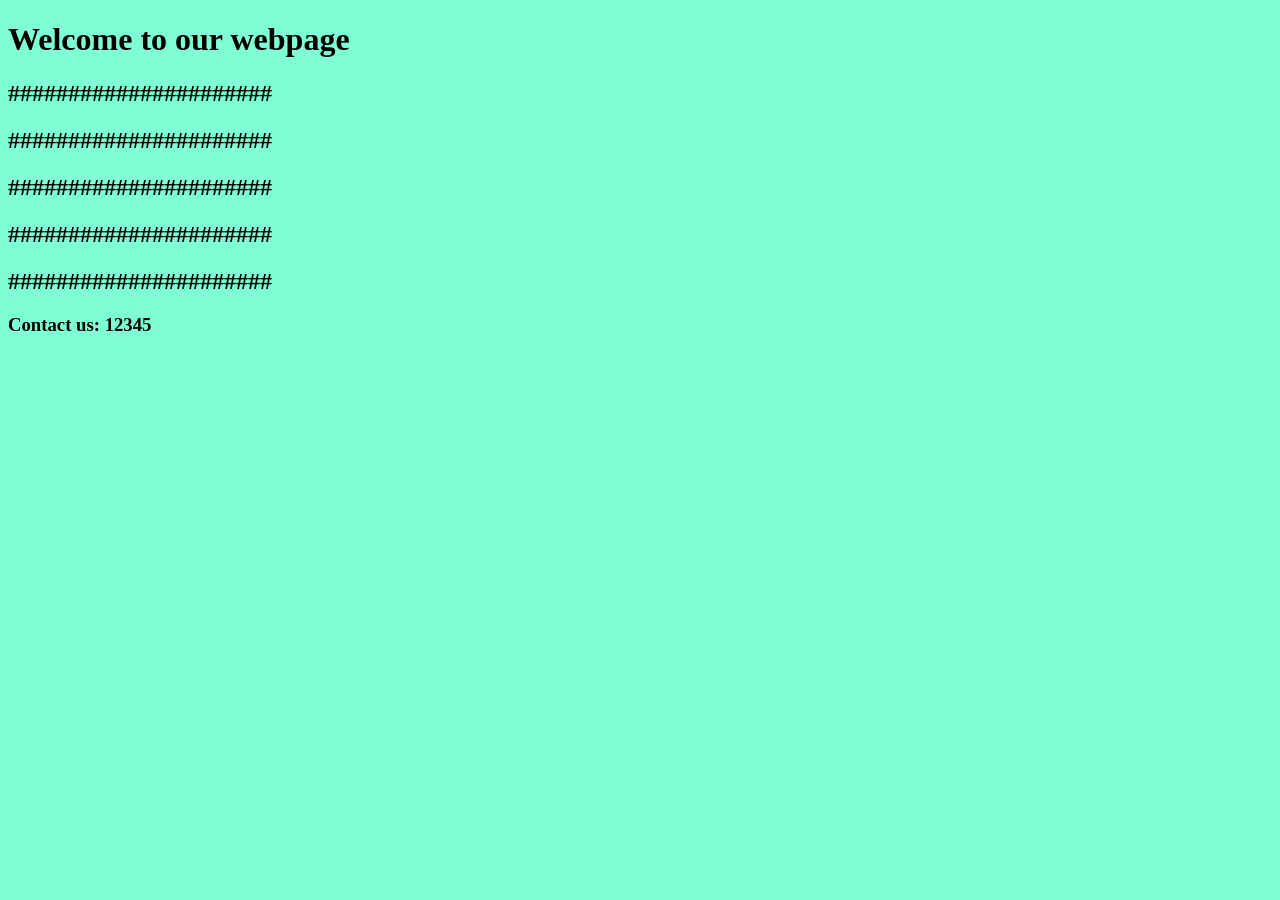
==== index.html @ 05354f61 "index.html and style.css added" ====
<!DOCTYPE html>
<html lang="en">

<head>
    <meta charset="UTF-8">
    <meta name="viewport" content="width=device-width, initial-scale=1.0">
    <title>stash</title>
    <link rel="stylesheet" href="style.css">
</head>

<body>
    <h1>Welcome to our webpage</h1>
    <h2>######################</h2>
    <h2>######################</h2>
    <h2>######################</h2>
    <h2>######################</h2>
    <h2>######################</h2>
    <h3>Contact us: 12345</h3>
</body>

</html>
---- style.css ----
body {
    background-color: aquamarine;

}
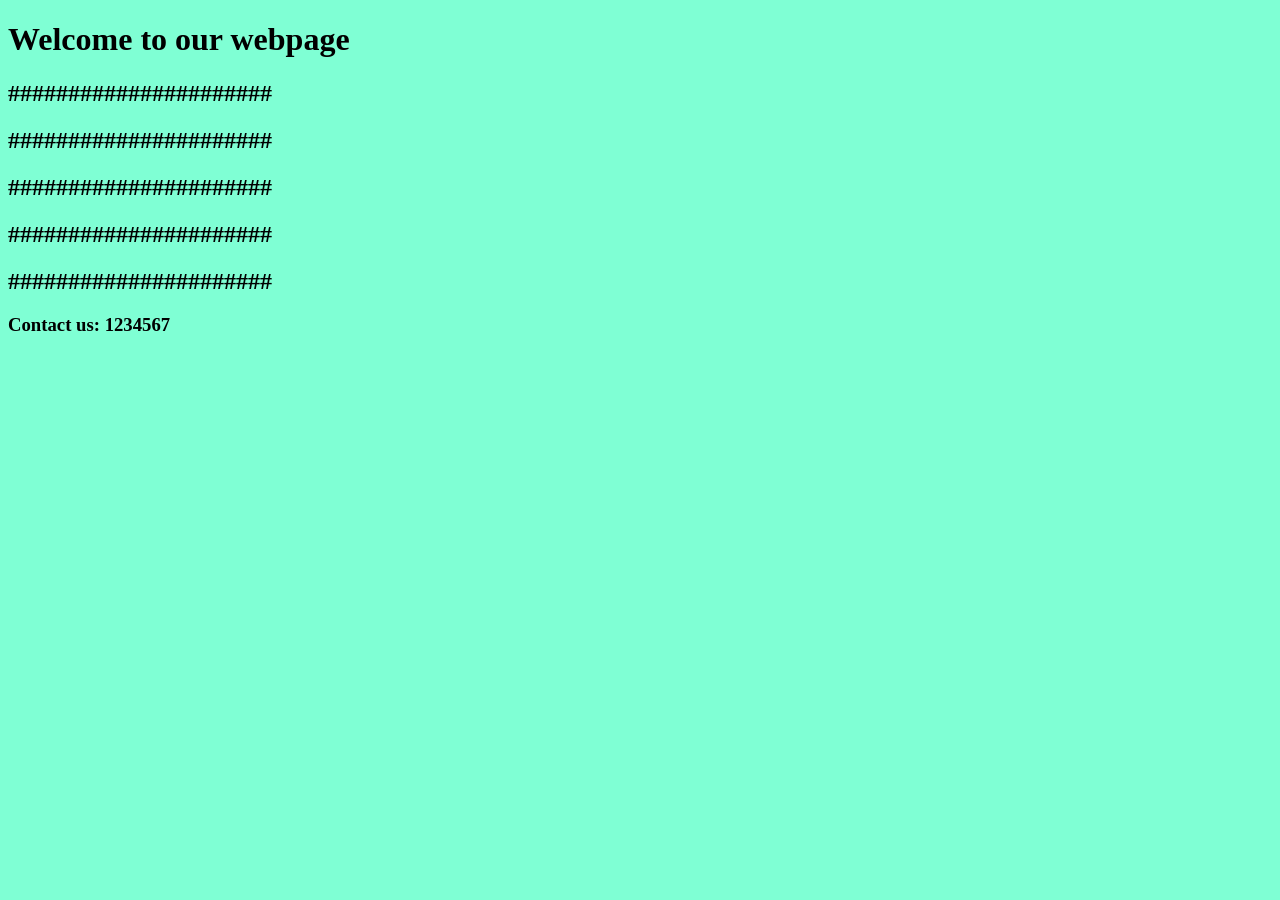
==== commit ab84a5f5: "phone number changed" ====
--- a/index.html
+++ b/index.html
@@ -15,7 +15,7 @@
     <h2>######################</h2>
     <h2>######################</h2>
     <h2>######################</h2>
-    <h3>Contact us: 12345</h3>
+    <h3>Contact us: 1234567</h3>
 </body>
 
 </html>
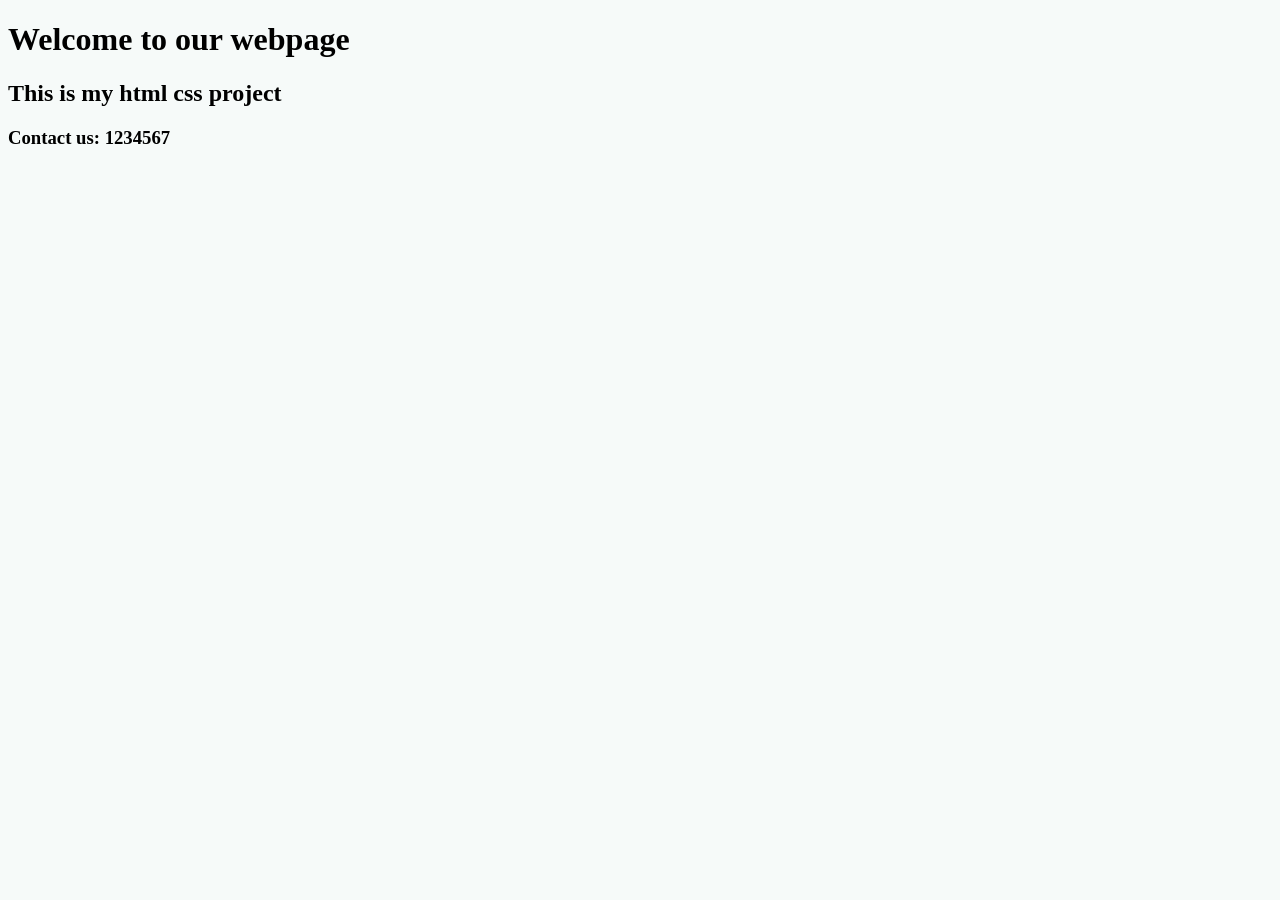
==== commit 742233aa: "colour changed and text added" ====
--- a/index.html
+++ b/index.html
@@ -10,11 +10,7 @@
 
 <body>
     <h1>Welcome to our webpage</h1>
-    <h2>######################</h2>
-    <h2>######################</h2>
-    <h2>######################</h2>
-    <h2>######################</h2>
-    <h2>######################</h2>
+    <h2>This is my html css project</h2>
     <h3>Contact us: 1234567</h3>
 </body>
 
--- a/style.css
+++ b/style.css
@@ -1,4 +1,4 @@
 body {
-    background-color: aquamarine;
+    background-color: rgb(246, 250, 249);
 
 }
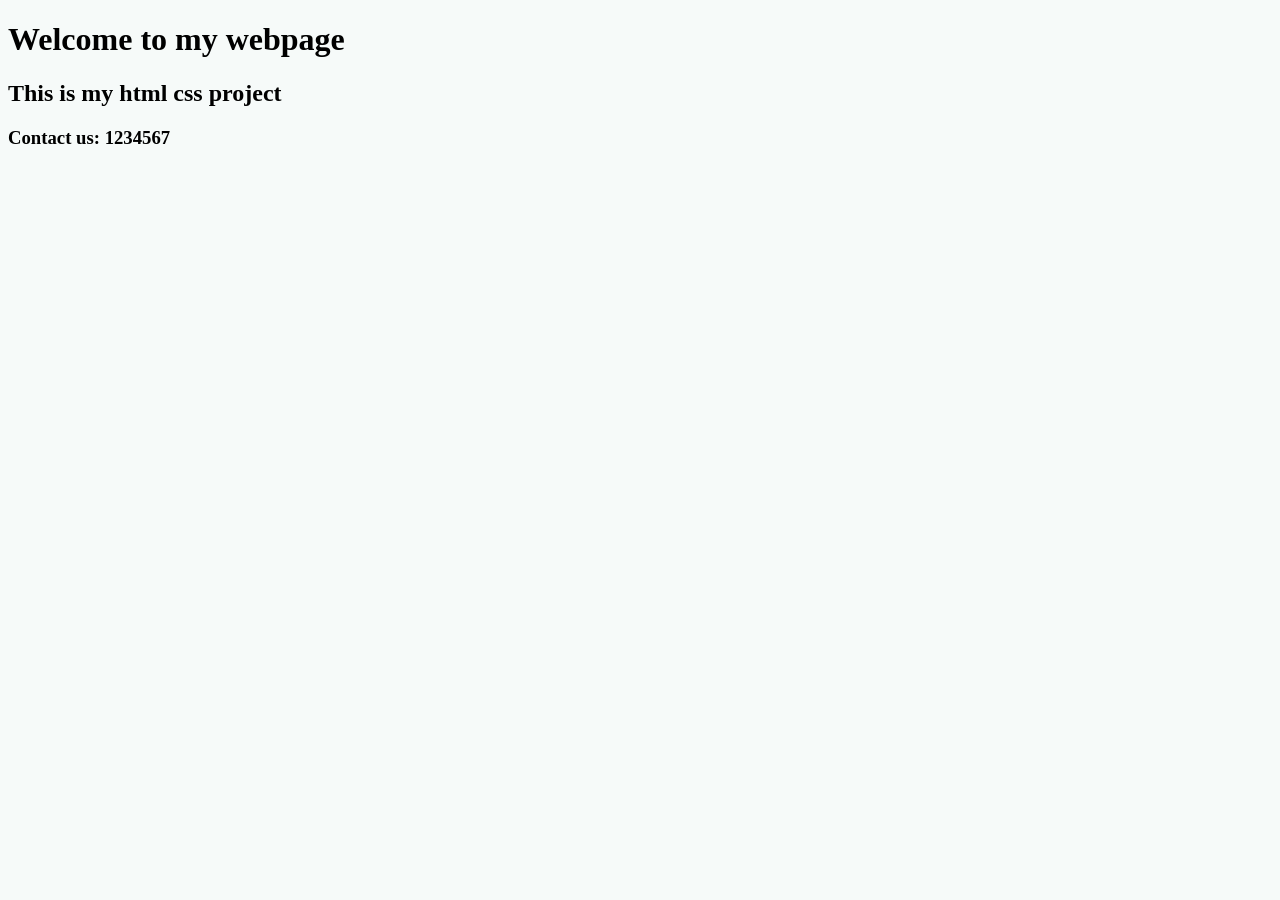
==== commit 7cdb081e: "README ADDED" ====
--- a/index.html
+++ b/index.html
@@ -9,7 +9,7 @@
 </head>
 
 <body>
-    <h1>Welcome to our webpage</h1>
+    <h1>Welcome to my webpage</h1>
     <h2>This is my html css project</h2>
     <h3>Contact us: 1234567</h3>
 </body>
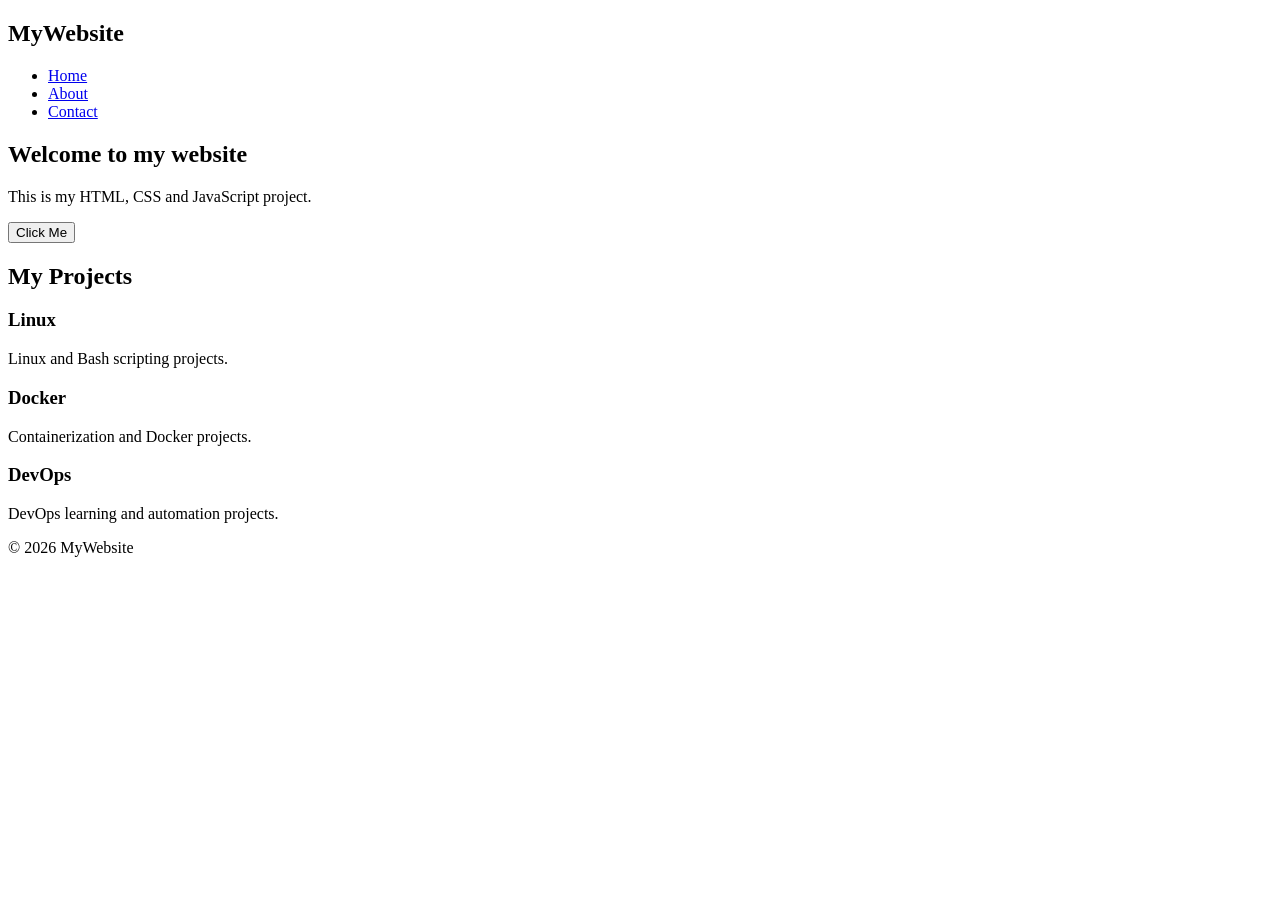
==== commit be38a0b7: "index was changed" ====
--- a/index.html
+++ b/index.html
@@ -4,14 +4,63 @@
 <head>
     <meta charset="UTF-8">
     <meta name="viewport" content="width=device-width, initial-scale=1.0">
-    <title>stash</title>
-    <link rel="stylesheet" href="style.css">
+    <title>My Website</title>
+    <link rel="stylesheet" href="css/style.css">
 </head>
 
 <body>
-    <h1>Welcome to my webpage</h1>
-    <h2>This is my html css project</h2>
-    <h3>Contact us: 1234567</h3>
+
+    <header>
+        <nav>
+            <h2>MyWebsite</h2>
+
+            <ul>
+                <li><a href="index.html">Home</a></li>
+                <li><a href="about.html">About</a></li>
+                <li><a href="contact.html">Contact</a></li>
+            </ul>
+        </nav>
+    </header>
+
+    <main>
+
+        <section class="hero">
+            <h1>Welcome to my website</h1>
+            <p>This is my HTML, CSS and JavaScript project.</p>
+            <button id="welcomeButton">Click Me</button>
+        </section>
+
+        <section class="projects">
+            <h2>My Projects</h2>
+
+            <div class="project-container">
+
+                <div class="card">
+                    <h3>Linux</h3>
+                    <p>Linux and Bash scripting projects.</p>
+                </div>
+
+                <div class="card">
+                    <h3>Docker</h3>
+                    <p>Containerization and Docker projects.</p>
+                </div>
+
+                <div class="card">
+                    <h3>DevOps</h3>
+                    <p>DevOps learning and automation projects.</p>
+                </div>
+
+            </div>
+        </section>
+
+    </main>
+
+    <footer>
+        <p>© 2026 MyWebsite</p>
+    </footer>
+
+    <script src="js/script.js"></script>
+
 </body>
 
 </html>
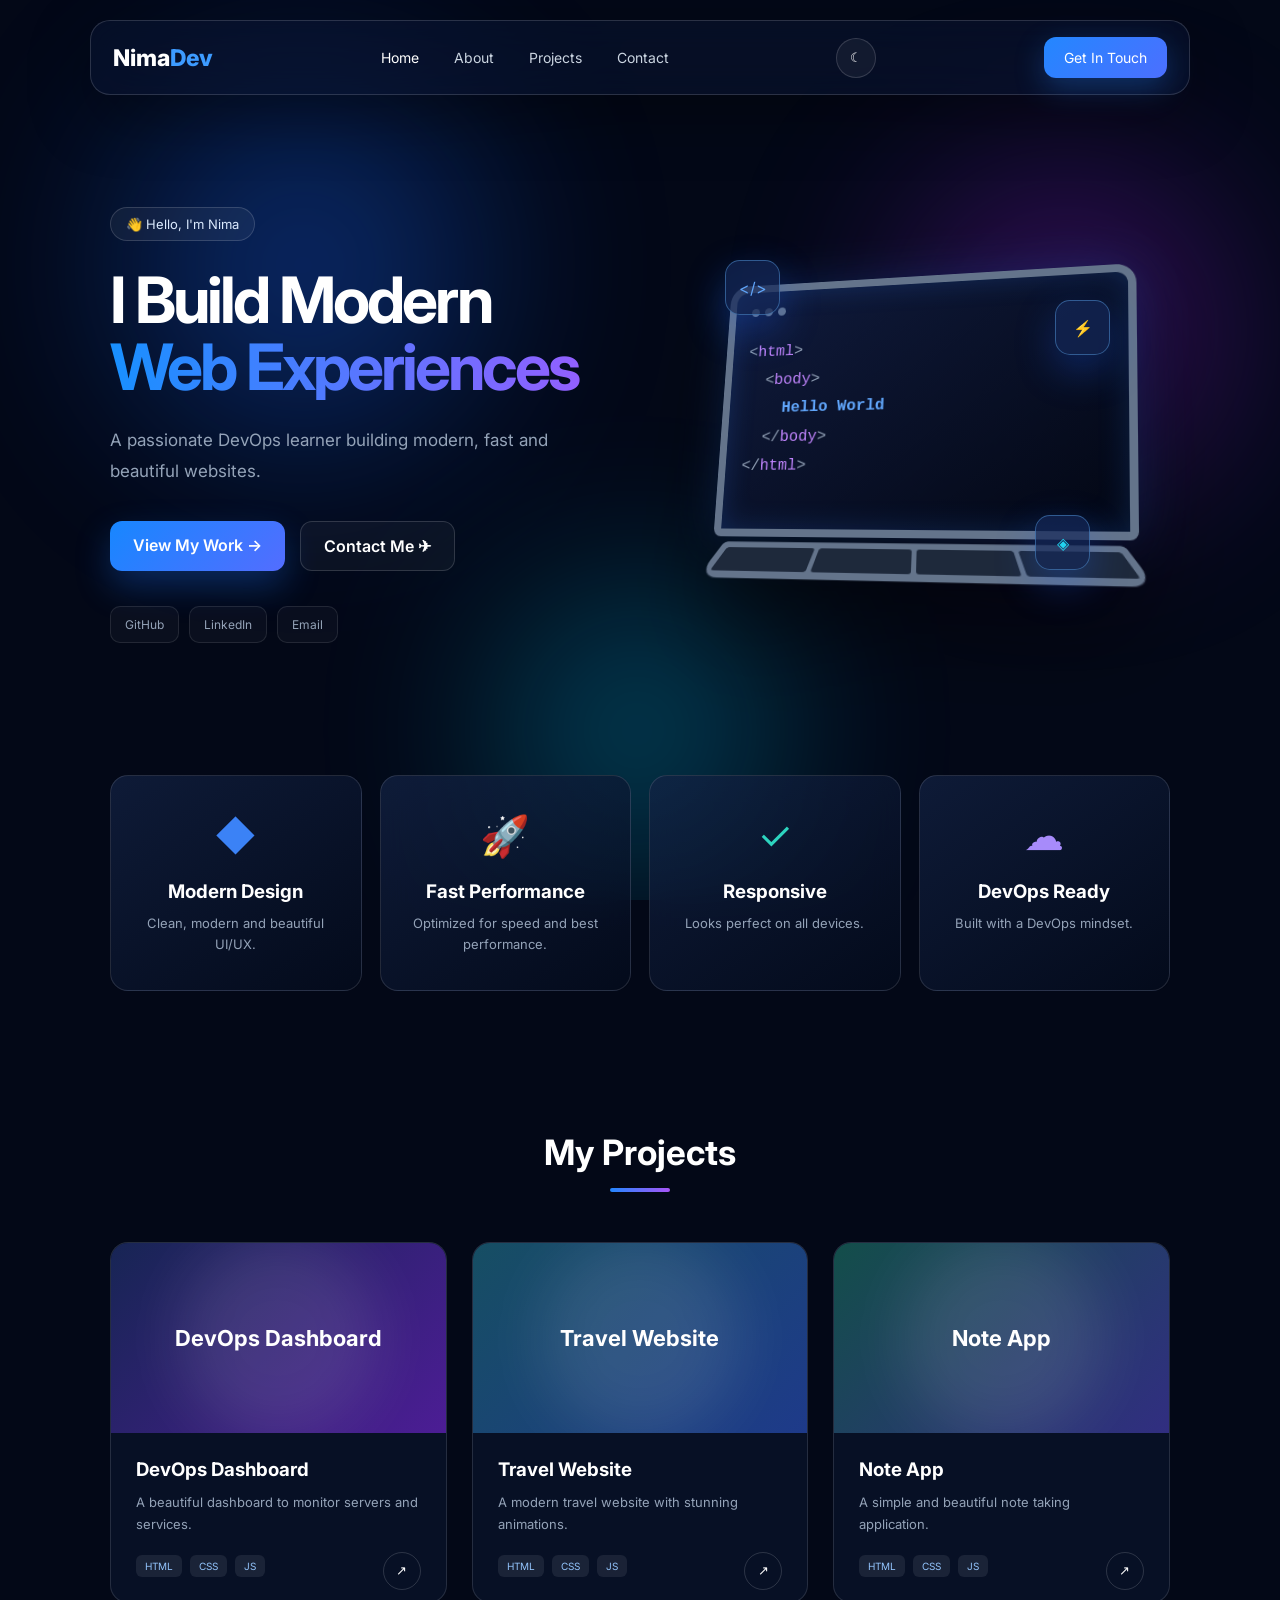
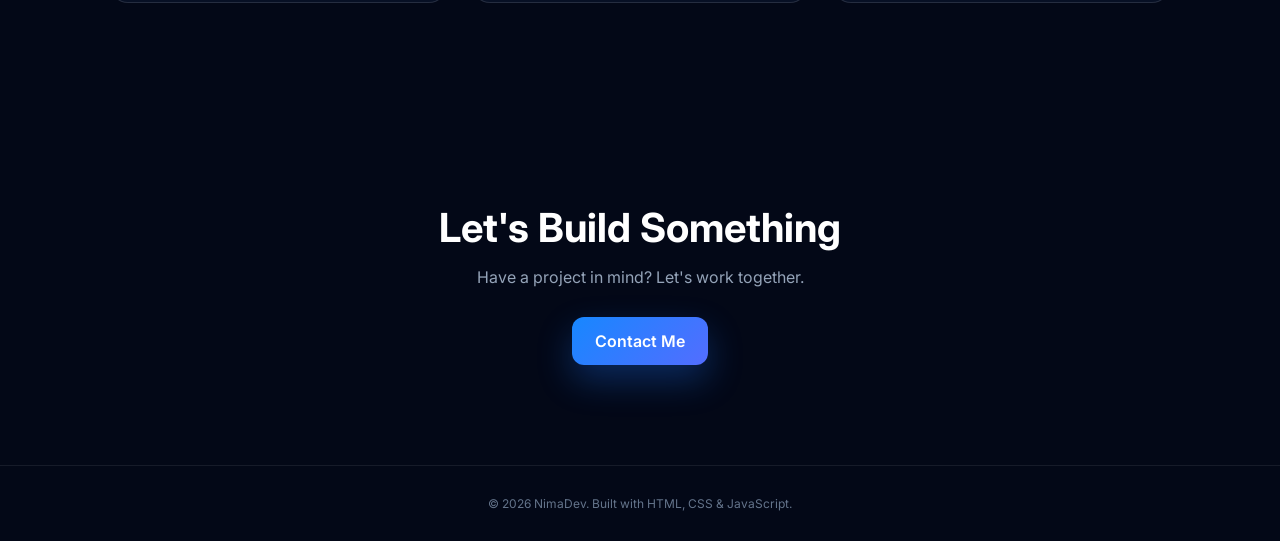
==== commit 97865bf6: "website changed" ====
--- a/index.html
+++ b/index.html
@@ -4,61 +4,353 @@
 <head>
     <meta charset="UTF-8">
     <meta name="viewport" content="width=device-width, initial-scale=1.0">
-    <title>My Website</title>
+
+    <title>NimaDev | Portfolio</title>
+
     <link rel="stylesheet" href="css/style.css">
+
+    <link
+        href="https://fonts.googleapis.com/css2?family=Inter:wght@400;500;600;700;800&display=swap"
+        rel="stylesheet"
+    >
 </head>
 
 <body>
 
-    <header>
+    <!-- Background -->
+    <div class="background">
+        <div class="orb orb-1"></div>
+        <div class="orb orb-2"></div>
+        <div class="orb orb-3"></div>
+    </div>
+
+    <!-- Navigation -->
+    <header class="navbar">
+
+        <div class="logo">
+            Nima<span>Dev</span>
+        </div>
+
         <nav>
-            <h2>MyWebsite</h2>
-
-            <ul>
-                <li><a href="index.html">Home</a></li>
-                <li><a href="about.html">About</a></li>
-                <li><a href="contact.html">Contact</a></li>
-            </ul>
+            <a href="#home" class="active">Home</a>
+            <a href="#about">About</a>
+            <a href="#projects">Projects</a>
+            <a href="#contact">Contact</a>
         </nav>
+
+        <button class="theme-btn" id="themeButton">
+            ☾
+        </button>
+
+        <a href="#contact" class="nav-button">
+            Get In Touch
+        </a>
+
     </header>
 
+
+    <!-- Hero -->
     <main>
 
-        <section class="hero">
-            <h1>Welcome to my website</h1>
-            <p>This is my HTML, CSS and JavaScript project.</p>
-            <button id="welcomeButton">Click Me</button>
+        <section class="hero" id="home">
+
+            <div class="hero-content">
+
+                <div class="badge">
+                    👋 Hello, I'm Nima
+                </div>
+
+                <h1>
+                    I Build Modern
+                    <span>Web Experiences</span>
+                </h1>
+
+                <p>
+                    A passionate DevOps learner building modern,
+                    fast and beautiful websites.
+                </p>
+
+                <div class="hero-buttons">
+
+                    <a href="#projects" class="primary-btn">
+                        View My Work →
+                    </a>
+
+                    <a href="#contact" class="secondary-btn">
+                        Contact Me ✈
+                    </a>
+
+                </div>
+
+                <div class="socials">
+
+                    <a href="#" aria-label="GitHub">
+                        GitHub
+                    </a>
+
+                    <a href="#" aria-label="LinkedIn">
+                        LinkedIn
+                    </a>
+
+                    <a href="#" aria-label="Email">
+                        Email
+                    </a>
+
+                </div>
+
+            </div>
+
+
+            <!-- 3D Laptop -->
+            <div class="hero-visual">
+
+                <div class="laptop">
+
+                    <div class="screen">
+
+                        <div class="screen-top">
+                            <span></span>
+                            <span></span>
+                            <span></span>
+                        </div>
+
+                        <div class="code">
+                            <p>&lt;<span>html</span>&gt;</p>
+                            <p>&nbsp;&nbsp;&lt;<span>body</span>&gt;</p>
+                            <p>&nbsp;&nbsp;&nbsp;&nbsp;<b>Hello World</b></p>
+                            <p>&nbsp;&nbsp;&lt;/<span>body</span>&gt;</p>
+                            <p>&lt;/<span>html</span>&gt;</p>
+                        </div>
+
+                    </div>
+
+                    <div class="keyboard">
+                        <div></div>
+                        <div></div>
+                        <div></div>
+                        <div></div>
+                    </div>
+
+                </div>
+
+                <div class="floating-icon icon-1">
+                    &lt;/&gt;
+                </div>
+
+                <div class="floating-icon icon-2">
+                    ⚡
+                </div>
+
+                <div class="floating-icon icon-3">
+                    ◈
+                </div>
+
+            </div>
+
         </section>
 
-        <section class="projects">
-            <h2>My Projects</h2>
-
-            <div class="project-container">
-
-                <div class="card">
-                    <h3>Linux</h3>
-                    <p>Linux and Bash scripting projects.</p>
-                </div>
-
-                <div class="card">
-                    <h3>Docker</h3>
-                    <p>Containerization and Docker projects.</p>
-                </div>
-
-                <div class="card">
-                    <h3>DevOps</h3>
-                    <p>DevOps learning and automation projects.</p>
-                </div>
-
-            </div>
+
+        <!-- Skills -->
+        <section class="skills" id="about">
+
+            <div class="skill-card">
+
+                <div class="skill-icon blue">
+                    ◆
+                </div>
+
+                <h3>Modern Design</h3>
+
+                <p>
+                    Clean, modern and beautiful UI/UX.
+                </p>
+
+            </div>
+
+
+            <div class="skill-card">
+
+                <div class="skill-icon purple">
+                    🚀
+                </div>
+
+                <h3>Fast Performance</h3>
+
+                <p>
+                    Optimized for speed and best performance.
+                </p>
+
+            </div>
+
+
+            <div class="skill-card">
+
+                <div class="skill-icon green">
+                    ✓
+                </div>
+
+                <h3>Responsive</h3>
+
+                <p>
+                    Looks perfect on all devices.
+                </p>
+
+            </div>
+
+
+            <div class="skill-card">
+
+                <div class="skill-icon cloud">
+                    ☁
+                </div>
+
+                <h3>DevOps Ready</h3>
+
+                <p>
+                    Built with a DevOps mindset.
+                </p>
+
+            </div>
+
         </section>
 
+
+        <!-- Projects -->
+        <section class="projects" id="projects">
+
+            <div class="section-title">
+
+                <h2>My Projects</h2>
+
+                <div class="title-line"></div>
+
+            </div>
+
+
+            <div class="project-grid">
+
+                <article class="project-card">
+
+                    <div class="project-image dashboard">
+                        <span>DevOps Dashboard</span>
+                    </div>
+
+                    <div class="project-content">
+
+                        <h3>DevOps Dashboard</h3>
+
+                        <p>
+                            A beautiful dashboard to monitor
+                            servers and services.
+                        </p>
+
+                        <div class="tags">
+                            <span>HTML</span>
+                            <span>CSS</span>
+                            <span>JS</span>
+                        </div>
+
+                        <button class="project-btn">
+                            ↗
+                        </button>
+
+                    </div>
+
+                </article>
+
+
+                <article class="project-card">
+
+                    <div class="project-image travel">
+                        <span>Travel Website</span>
+                    </div>
+
+                    <div class="project-content">
+
+                        <h3>Travel Website</h3>
+
+                        <p>
+                            A modern travel website with
+                            stunning animations.
+                        </p>
+
+                        <div class="tags">
+                            <span>HTML</span>
+                            <span>CSS</span>
+                            <span>JS</span>
+                        </div>
+
+                        <button class="project-btn">
+                            ↗
+                        </button>
+
+                    </div>
+
+                </article>
+
+
+                <article class="project-card">
+
+                    <div class="project-image notes">
+                        <span>Note App</span>
+                    </div>
+
+                    <div class="project-content">
+
+                        <h3>Note App</h3>
+
+                        <p>
+                            A simple and beautiful note
+                            taking application.
+                        </p>
+
+                        <div class="tags">
+                            <span>HTML</span>
+                            <span>CSS</span>
+                            <span>JS</span>
+                        </div>
+
+                        <button class="project-btn">
+                            ↗
+                        </button>
+
+                    </div>
+
+                </article>
+
+            </div>
+
+        </section>
+
+
+        <!-- Contact -->
+        <section class="contact" id="contact">
+
+            <h2>Let's Build Something</h2>
+
+            <p>
+                Have a project in mind? Let's work together.
+            </p>
+
+            <a href="mailto:example@email.com" class="primary-btn">
+                Contact Me
+            </a>
+
+        </section>
+
     </main>
 
+
+    <!-- Footer -->
     <footer>
-        <p>© 2026 MyWebsite</p>
+
+        <p>
+            © 2026 NimaDev. Built with HTML, CSS & JavaScript.
+        </p>
+
     </footer>
 
+
     <script src="js/script.js"></script>
 
 </body>
--- a/css/style.css
+++ b/css/style.css
@@ -0,0 +1,905 @@
+* {
+    margin: 0;
+    padding: 0;
+    box-sizing: border-box;
+}
+
+html {
+    scroll-behavior: smooth;
+}
+
+body {
+    font-family: "Inter", sans-serif;
+    background: #030817;
+    color: #ffffff;
+    min-height: 100vh;
+    overflow-x: hidden;
+}
+
+
+/* =========================
+   BACKGROUND
+========================= */
+
+.background {
+    position: fixed;
+    inset: 0;
+    overflow: hidden;
+    z-index: -1;
+}
+
+.orb {
+    position: absolute;
+    border-radius: 50%;
+    filter: blur(100px);
+    opacity: 0.35;
+}
+
+.orb-1 {
+    width: 350px;
+    height: 350px;
+    background: #1769ff;
+    top: 10%;
+    left: 10%;
+}
+
+.orb-2 {
+    width: 300px;
+    height: 300px;
+    background: #a020f0;
+    right: 5%;
+    top: 20%;
+}
+
+.orb-3 {
+    width: 250px;
+    height: 250px;
+    background: #00d4ff;
+    bottom: 5%;
+    left: 40%;
+}
+
+
+/* =========================
+   NAVBAR
+========================= */
+
+.navbar {
+    width: calc(100% - 70px);
+    max-width: 1100px;
+
+    margin: 20px auto;
+
+    padding: 16px 22px;
+
+    display: flex;
+    align-items: center;
+    justify-content: space-between;
+
+    border: 1px solid rgba(255, 255, 255, 0.15);
+
+    background: rgba(10, 20, 50, 0.55);
+
+    backdrop-filter: blur(20px);
+
+    border-radius: 20px;
+
+    box-shadow:
+        0 20px 60px rgba(0, 0, 0, 0.35);
+}
+
+.logo {
+    font-size: 23px;
+    font-weight: 800;
+}
+
+.logo span {
+    color: #3d9bff;
+}
+
+nav {
+    display: flex;
+    gap: 35px;
+}
+
+nav a {
+    color: #cbd5e1;
+    text-decoration: none;
+    font-size: 14px;
+    transition: 0.3s;
+}
+
+nav a:hover,
+nav a.active {
+    color: #ffffff;
+}
+
+.theme-btn {
+    width: 40px;
+    height: 40px;
+
+    border-radius: 50%;
+
+    border: 1px solid rgba(255,255,255,0.15);
+
+    background: rgba(255,255,255,0.05);
+
+    color: white;
+
+    cursor: pointer;
+}
+
+.nav-button {
+    text-decoration: none;
+
+    color: white;
+
+    background: linear-gradient(
+        135deg,
+        #2387ff,
+        #4c6fff
+    );
+
+    padding: 12px 20px;
+
+    border-radius: 12px;
+
+    font-size: 14px;
+
+    box-shadow:
+        0 10px 30px rgba(35, 135, 255, 0.3);
+
+    transition: 0.3s;
+}
+
+.nav-button:hover {
+    transform: translateY(-3px);
+}
+
+
+/* =========================
+   HERO
+========================= */
+
+.hero {
+    max-width: 1100px;
+
+    margin: auto;
+
+    min-height: 620px;
+
+    display: grid;
+
+    grid-template-columns: 1fr 1fr;
+
+    align-items: center;
+
+    gap: 50px;
+
+    padding: 70px 20px;
+}
+
+.badge {
+    display: inline-block;
+
+    padding: 8px 15px;
+
+    border-radius: 30px;
+
+    border: 1px solid rgba(255,255,255,0.15);
+
+    background: rgba(255,255,255,0.05);
+
+    color: #dbeafe;
+
+    font-size: 13px;
+
+    margin-bottom: 25px;
+}
+
+.hero h1 {
+    font-size: clamp(45px, 5vw, 68px);
+
+    line-height: 1.05;
+
+    letter-spacing: -3px;
+
+    margin-bottom: 25px;
+}
+
+.hero h1 span {
+    display: block;
+
+    background: linear-gradient(
+        90deg,
+        #1890ff,
+        #9b5cff
+    );
+
+    -webkit-background-clip: text;
+
+    color: transparent;
+}
+
+.hero p {
+    color: #94a3b8;
+
+    font-size: 17px;
+
+    line-height: 1.8;
+
+    max-width: 520px;
+}
+
+
+/* =========================
+   BUTTONS
+========================= */
+
+.hero-buttons {
+    display: flex;
+
+    gap: 15px;
+
+    margin-top: 35px;
+}
+
+.primary-btn,
+.secondary-btn {
+    display: inline-block;
+
+    padding: 14px 23px;
+
+    border-radius: 12px;
+
+    text-decoration: none;
+
+    transition: 0.3s;
+
+    font-weight: 600;
+}
+
+.primary-btn {
+    color: white;
+
+    background: linear-gradient(
+        135deg,
+        #1787ff,
+        #536dff
+    );
+
+    box-shadow:
+        0 15px 35px rgba(30,120,255,0.3);
+}
+
+.secondary-btn {
+    color: white;
+
+    border: 1px solid rgba(255,255,255,0.15);
+
+    background: rgba(255,255,255,0.04);
+}
+
+.primary-btn:hover,
+.secondary-btn:hover {
+    transform: translateY(-4px);
+}
+
+.socials {
+    display: flex;
+
+    gap: 10px;
+
+    margin-top: 35px;
+}
+
+.socials a {
+    color: #94a3b8;
+
+    text-decoration: none;
+
+    padding: 10px 14px;
+
+    border-radius: 10px;
+
+    border: 1px solid rgba(255,255,255,0.1);
+
+    background: rgba(255,255,255,0.03);
+
+    font-size: 12px;
+}
+
+
+/* =========================
+   3D LAPTOP
+========================= */
+
+.hero-visual {
+    position: relative;
+
+    height: 450px;
+
+    display: flex;
+
+    align-items: center;
+
+    justify-content: center;
+
+    perspective: 1000px;
+}
+
+.laptop {
+    width: 430px;
+
+    transform:
+        rotateX(12deg)
+        rotateY(-15deg)
+        rotateZ(2deg);
+
+    transition: 0.5s;
+
+    filter:
+        drop-shadow(0 40px 50px rgba(0,0,0,0.6));
+}
+
+.laptop:hover {
+    transform:
+        rotateX(5deg)
+        rotateY(-5deg)
+        rotateZ(0deg)
+        translateY(-10px);
+}
+
+.screen {
+    height: 270px;
+
+    background:
+        linear-gradient(
+            145deg,
+            #101b3d,
+            #030714
+        );
+
+    border: 8px solid #64748b;
+
+    border-radius: 20px 20px 8px 8px;
+
+    box-shadow:
+        inset 0 0 30px rgba(50,130,255,0.2),
+        0 0 50px rgba(40,120,255,0.2);
+
+    padding: 18px;
+}
+
+.screen-top {
+    display: flex;
+
+    gap: 6px;
+
+    margin-bottom: 25px;
+}
+
+.screen-top span {
+    width: 9px;
+    height: 9px;
+
+    border-radius: 50%;
+
+    background: #64748b;
+}
+
+.code {
+    font-family: monospace;
+
+    font-size: 15px;
+
+    line-height: 2;
+
+    color: #7dd3fc;
+}
+
+.code span {
+    color: #c084fc;
+}
+
+.code b {
+    color: #60a5fa;
+}
+
+.keyboard {
+    height: 45px;
+
+    background: #64748b;
+
+    border-radius: 5px 5px 20px 20px;
+
+    transform: perspective(200px) rotateX(35deg);
+
+    padding: 8px;
+
+    display: flex;
+
+    gap: 5px;
+}
+
+.keyboard div {
+    flex: 1;
+
+    background: #1e293b;
+
+    border-radius: 3px;
+}
+
+
+/* Floating objects */
+
+.floating-icon {
+    position: absolute;
+
+    width: 55px;
+    height: 55px;
+
+    display: flex;
+
+    align-items: center;
+
+    justify-content: center;
+
+    border-radius: 15px;
+
+    background: rgba(20,40,90,0.7);
+
+    border: 1px solid rgba(100,180,255,0.4);
+
+    box-shadow:
+        0 15px 40px rgba(30,100,255,0.3);
+
+    animation: float 4s ease-in-out infinite;
+}
+
+.icon-1 {
+    top: 60px;
+    left: 60px;
+
+    color: #60a5fa;
+}
+
+.icon-2 {
+    right: 60px;
+    top: 100px;
+
+    color: #c084fc;
+
+    animation-delay: 1s;
+}
+
+.icon-3 {
+    bottom: 80px;
+    right: 80px;
+
+    color: #22d3ee;
+
+    animation-delay: 2s;
+}
+
+@keyframes float {
+
+    0%, 100% {
+        transform: translateY(0);
+    }
+
+    50% {
+        transform: translateY(-20px);
+    }
+
+}
+
+
+/* =========================
+   SKILLS
+========================= */
+
+.skills {
+    max-width: 1100px;
+
+    margin: auto;
+
+    padding: 40px 20px;
+
+    display: grid;
+
+    grid-template-columns: repeat(4, 1fr);
+
+    gap: 18px;
+}
+
+.skill-card {
+    padding: 35px 25px;
+
+    text-align: center;
+
+    border-radius: 18px;
+
+    border: 1px solid rgba(255,255,255,0.12);
+
+    background:
+        linear-gradient(
+            145deg,
+            rgba(20,35,70,0.7),
+            rgba(5,12,30,0.7)
+        );
+
+    backdrop-filter: blur(15px);
+
+    transition: 0.4s;
+}
+
+.skill-card:hover {
+    transform:
+        translateY(-10px)
+        rotateX(3deg);
+
+    border-color: rgba(70,150,255,0.5);
+
+    box-shadow:
+        0 25px 60px rgba(0,80,255,0.15);
+}
+
+.skill-icon {
+    font-size: 40px;
+
+    margin-bottom: 20px;
+}
+
+.blue {
+    color: #3b82f6;
+}
+
+.purple {
+    color: #a855f7;
+}
+
+.green {
+    color: #2dd4bf;
+}
+
+.cloud {
+    color: #a78bfa;
+}
+
+.skill-card h3 {
+    margin-bottom: 10px;
+}
+
+.skill-card p {
+    color: #94a3b8;
+
+    font-size: 13px;
+
+    line-height: 1.6;
+}
+
+
+/* =========================
+   PROJECTS
+========================= */
+
+.projects {
+    max-width: 1100px;
+
+    margin: auto;
+
+    padding: 100px 20px;
+}
+
+.section-title {
+    text-align: center;
+
+    margin-bottom: 50px;
+}
+
+.section-title h2 {
+    font-size: 35px;
+}
+
+.title-line {
+    width: 60px;
+    height: 4px;
+
+    margin: 15px auto;
+
+    border-radius: 10px;
+
+    background:
+        linear-gradient(
+            90deg,
+            #2387ff,
+            #a855f7
+        );
+}
+
+.project-grid {
+    display: grid;
+
+    grid-template-columns: repeat(3, 1fr);
+
+    gap: 25px;
+}
+
+.project-card {
+    overflow: hidden;
+
+    border-radius: 18px;
+
+    border: 1px solid rgba(255,255,255,0.12);
+
+    background: rgba(10,20,45,0.7);
+
+    transition: 0.4s;
+}
+
+.project-card:hover {
+    transform:
+        translateY(-10px)
+        rotateX(2deg);
+
+    box-shadow:
+        0 30px 70px rgba(0,0,0,0.4);
+}
+
+.project-image {
+    height: 190px;
+
+    display: flex;
+
+    align-items: center;
+
+    justify-content: center;
+
+    font-size: 22px;
+
+    font-weight: 700;
+
+    position: relative;
+
+    overflow: hidden;
+}
+
+.project-image::before {
+    content: "";
+
+    position: absolute;
+
+    width: 200px;
+    height: 200px;
+
+    border-radius: 50%;
+
+    background: rgba(255,255,255,0.1);
+
+    filter: blur(30px);
+}
+
+.dashboard {
+    background:
+        linear-gradient(
+            135deg,
+            #172554,
+            #4c1d95
+        );
+}
+
+.travel {
+    background:
+        linear-gradient(
+            135deg,
+            #164e63,
+            #1e3a8a
+        );
+}
+
+.notes {
+    background:
+        linear-gradient(
+            135deg,
+            #134e4a,
+            #312e81
+        );
+}
+
+.project-content {
+    padding: 25px;
+}
+
+.project-content h3 {
+    margin-bottom: 10px;
+}
+
+.project-content p {
+    color: #94a3b8;
+
+    font-size: 13px;
+
+    line-height: 1.7;
+}
+
+.tags {
+    display: flex;
+
+    gap: 8px;
+
+    margin-top: 20px;
+}
+
+.tags span {
+    padding: 5px 9px;
+
+    border-radius: 6px;
+
+    font-size: 10px;
+
+    background: rgba(255,255,255,0.08);
+
+    color: #93c5fd;
+}
+
+.project-btn {
+    float: right;
+
+    margin-top: -25px;
+
+    width: 38px;
+    height: 38px;
+
+    border-radius: 50%;
+
+    border: 1px solid rgba(255,255,255,0.15);
+
+    background: transparent;
+
+    color: white;
+
+    cursor: pointer;
+}
+
+
+/* =========================
+   CONTACT
+========================= */
+
+.contact {
+    text-align: center;
+
+    max-width: 700px;
+
+    margin: auto;
+
+    padding: 100px 20px;
+}
+
+.contact h2 {
+    font-size: 40px;
+
+    margin-bottom: 15px;
+}
+
+.contact p {
+    color: #94a3b8;
+
+    margin-bottom: 30px;
+}
+
+
+/* =========================
+   FOOTER
+========================= */
+
+footer {
+    text-align: center;
+
+    padding: 30px;
+
+    border-top: 1px solid rgba(255,255,255,0.08);
+
+    color: #64748b;
+
+    font-size: 12px;
+}
+
+
+/* =========================
+   RESPONSIVE
+========================= */
+
+@media (max-width: 900px) {
+
+    .hero {
+        grid-template-columns: 1fr;
+
+        text-align: center;
+    }
+
+    .hero p {
+        margin: auto;
+    }
+
+    .hero-buttons,
+    .socials {
+        justify-content: center;
+    }
+
+    .skills {
+        grid-template-columns: repeat(2, 1fr);
+    }
+
+    .project-grid {
+        grid-template-columns: 1fr;
+    }
+
+    .hero-visual {
+        margin-top: 30px;
+    }
+
+    nav {
+        display: none;
+    }
+
+}
+
+@media (max-width: 600px) {
+
+    .navbar {
+        width: calc(100% - 25px);
+    }
+
+    .nav-button {
+        display: none;
+    }
+
+    .hero {
+        padding-top: 40px;
+    }
+
+    .hero h1 {
+        font-size: 42px;
+    }
+
+    .laptop {
+        width: 320px;
+    }
+
+    .screen {
+        height: 210px;
+    }
+
+    .skills {
+        grid-template-columns: 1fr;
+    }
+
+    .hero-buttons {
+        flex-direction: column;
+    }
+
+}
+body.light-mode {
+    background: #eef4ff;
+    color: #111827;
+}
+
+body.light-mode .navbar,
+body.light-mode .skill-card,
+body.light-mode .project-card {
+    background: rgba(255, 255, 255, 0.7);
+}
+
+body.light-mode nav a,
+body.light-mode .logo {
+    color: #111827;
+}
+
+body.light-mode .hero p,
+body.light-mode .skill-card p,
+body.light-mode .project-content p,
+body.light-mode .contact p {
+    color: #475569;
+}
